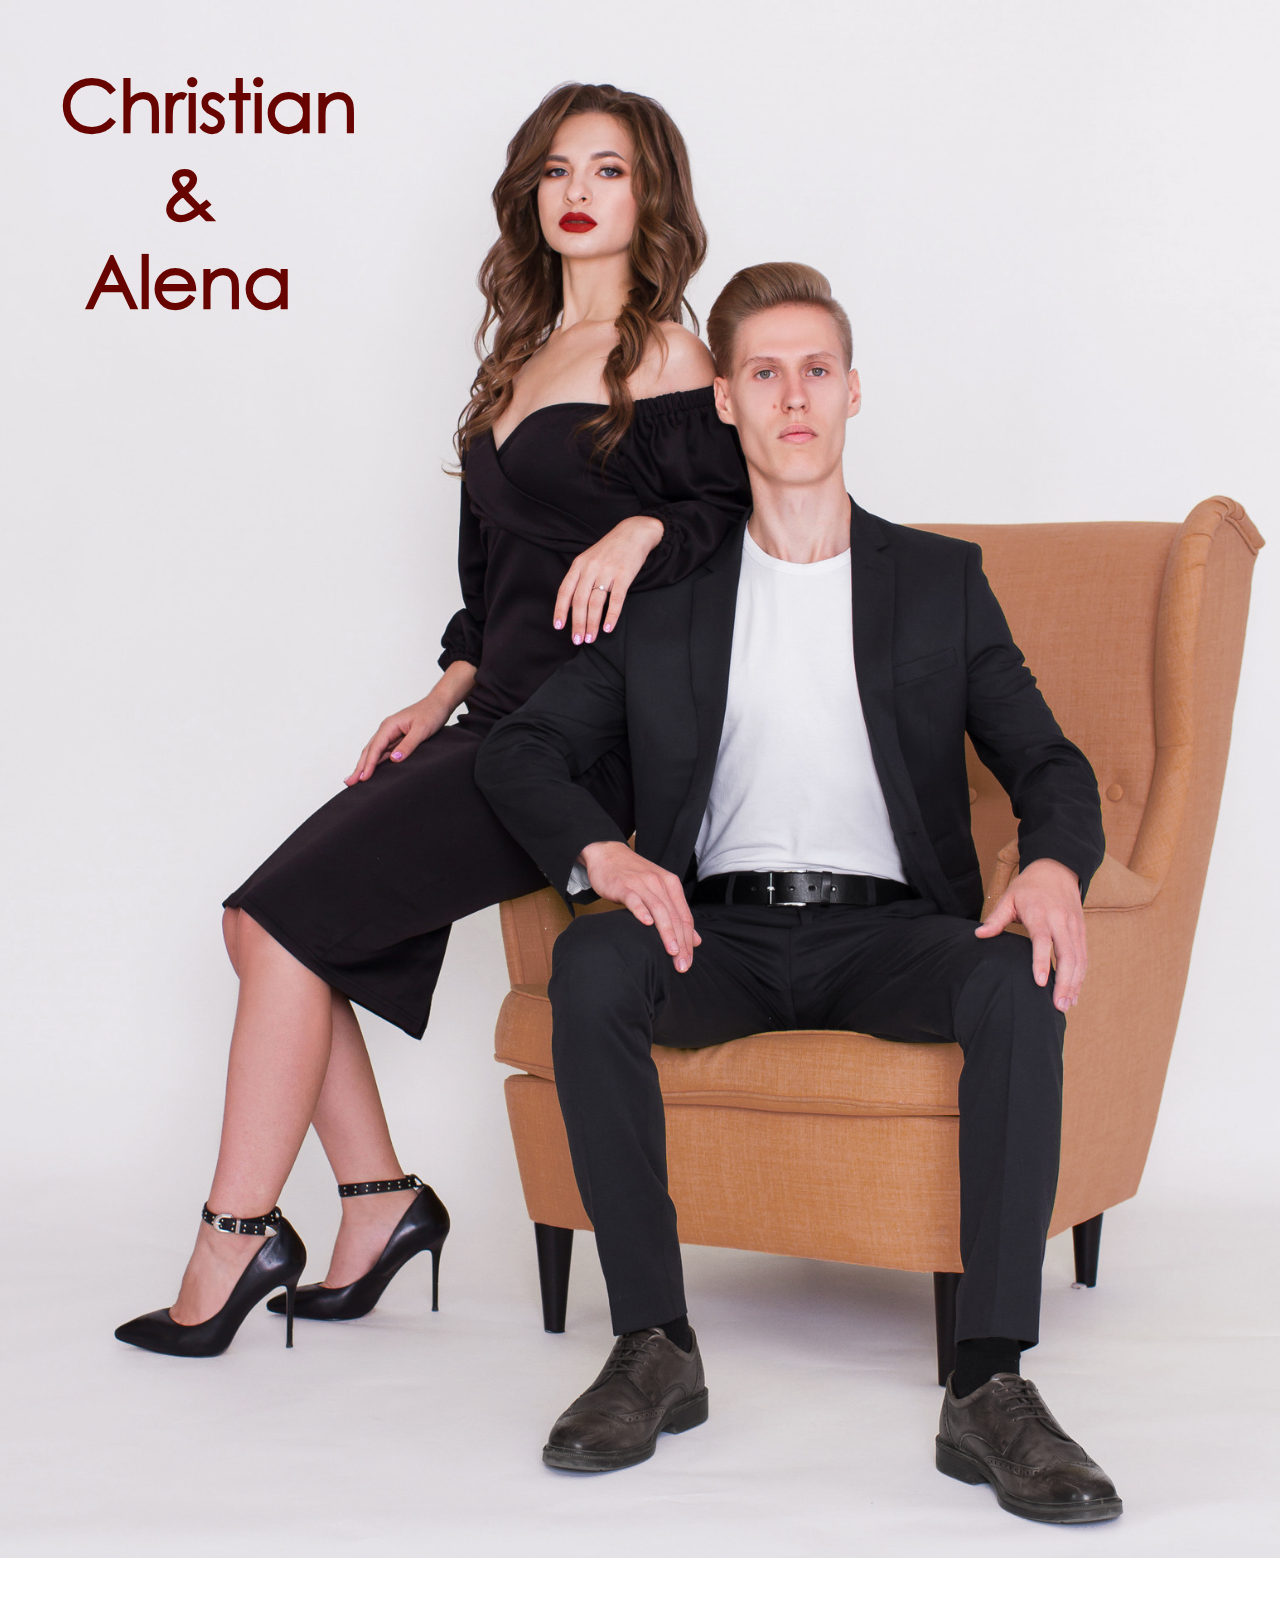
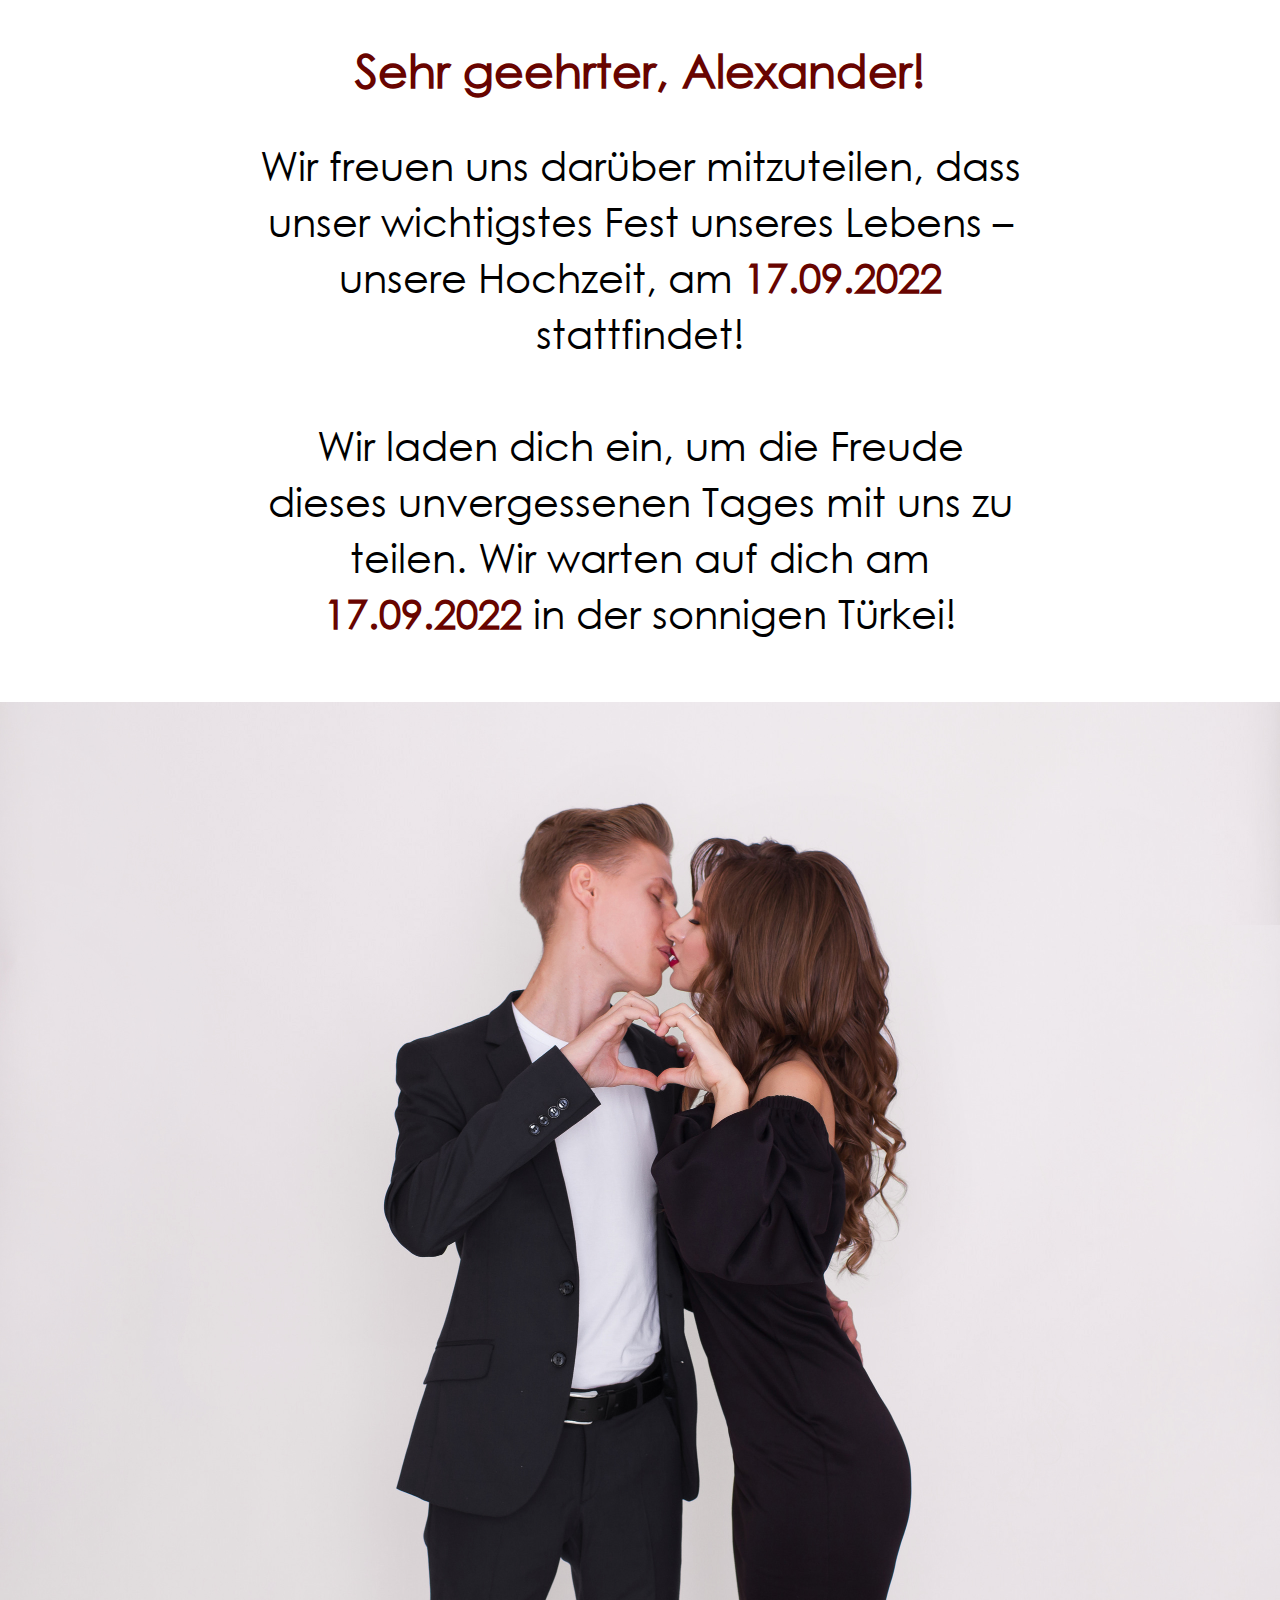
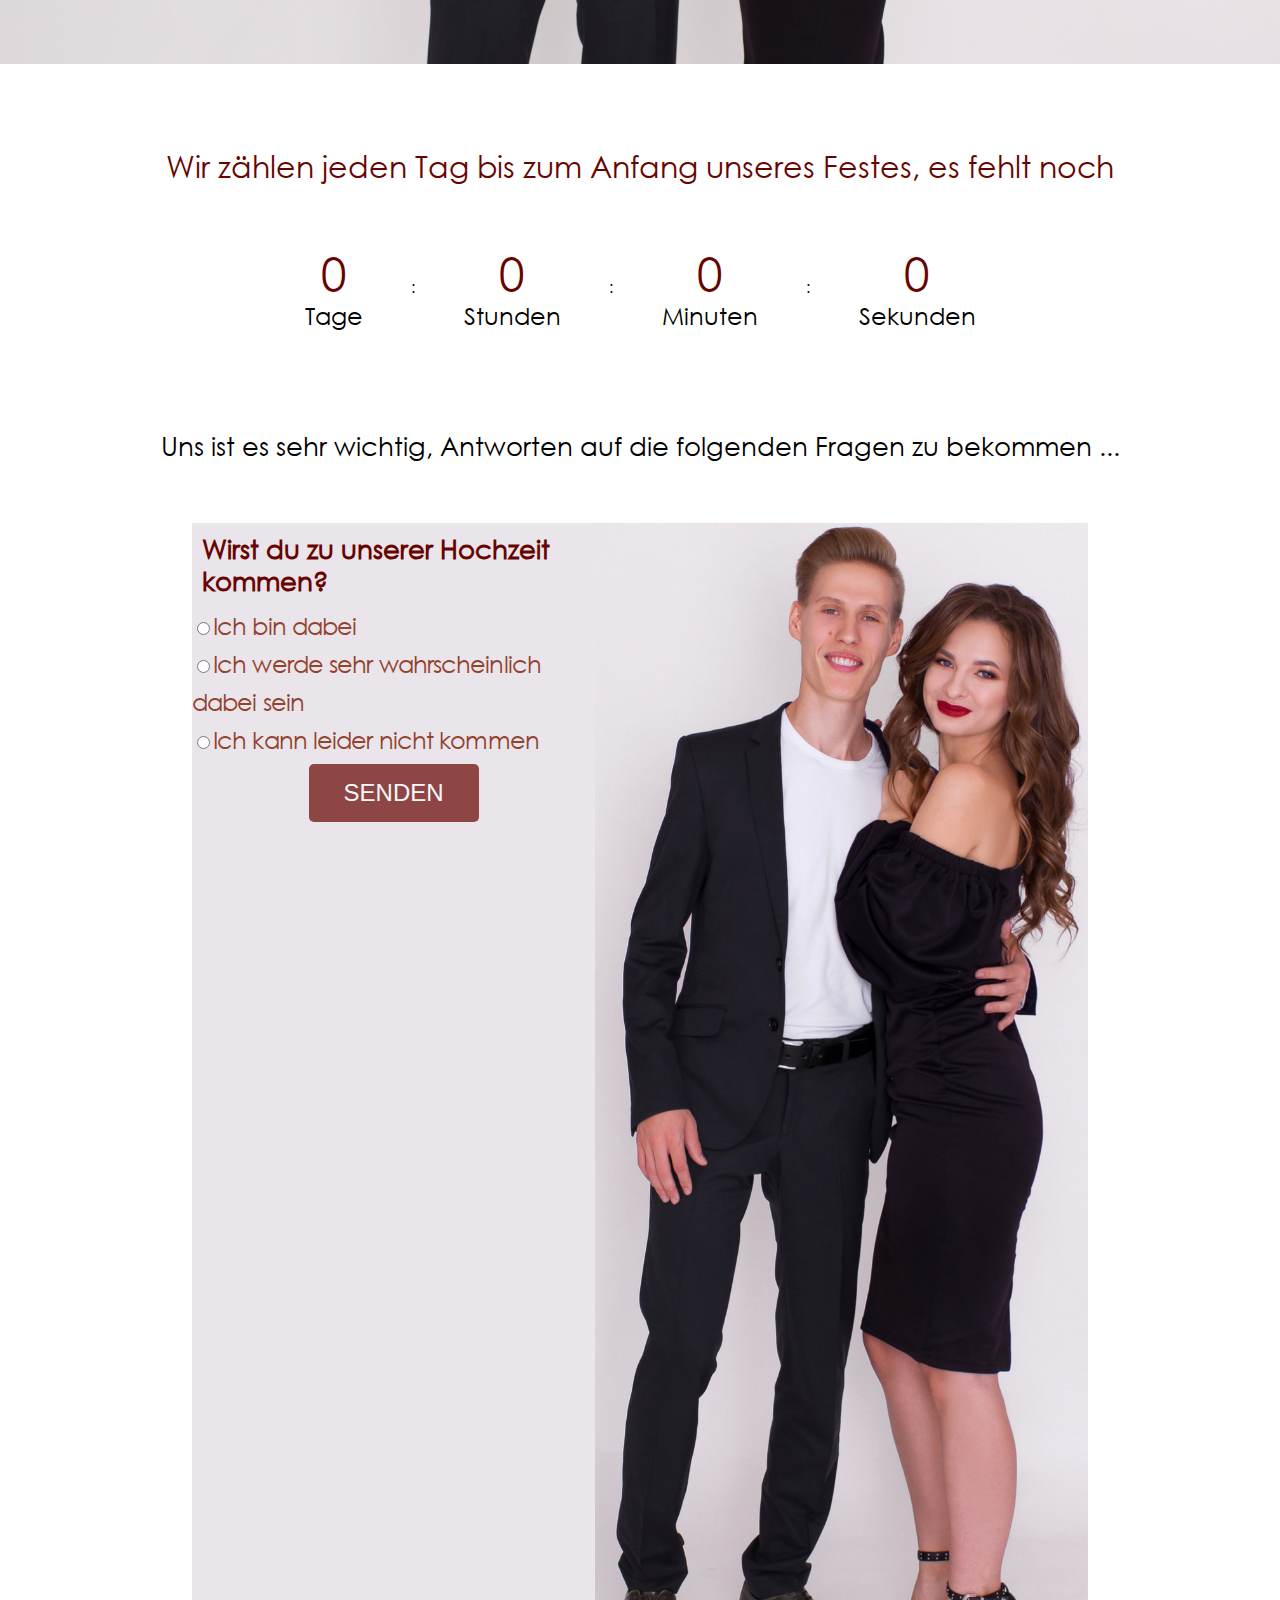
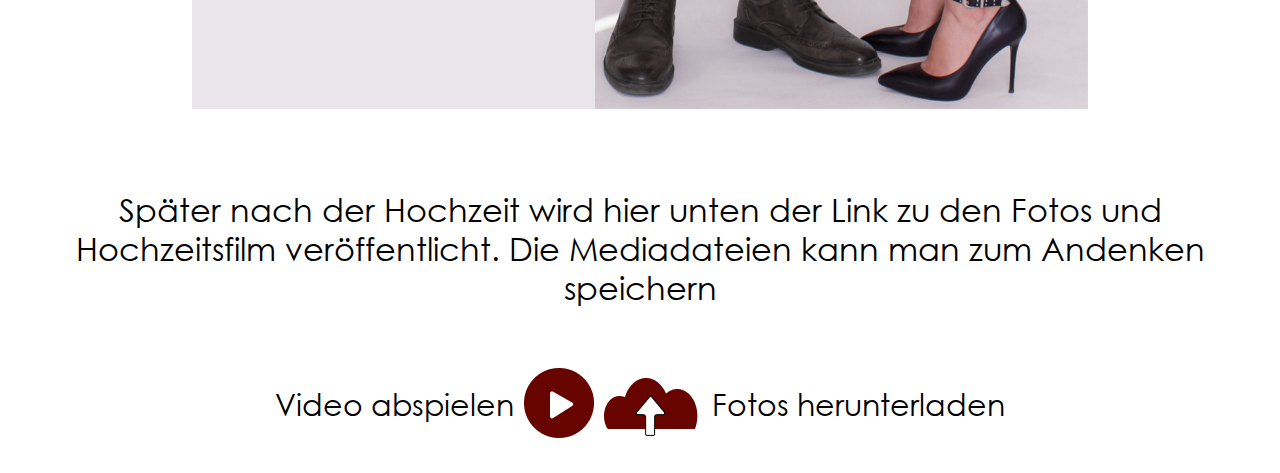
==== index.html @ 195e0124 "done" ====
<!DOCTYPE html>
<html lang="en">
<head>
	<meta charset="UTF-8">
	<meta name="viewport" content="width=device-width, initial-scale=1.0">
	<title>Einladung</title>
	<link rel="stylesheet" href="style.css?v=<?=rand(1,324234234)?>">
	<link rel="stylesheet" href="fonts.css">
	<style> 
		.form__choice, .form__decision {
			padding-left: 0;
		}
	</style>
</head>
<body>
	
<div class="wrapper">	 
	<div class = "section1">
		<h2>Christian & Alena</h2>
		<picture>
			<source srcset="images/foto1dt.jpg"  class="foto11">
		    <img src="images/foto1dt.jpg" alt="" class="foto11">
		</picture>
	</div>
	
	<h3 class= "invate-title">
	Sehr geehrter, Alexander!
	</h3>		

	<p class= "invate-text">Wir freuen uns darüber mitzuteilen, dass unser wichtigstes Fest unseres Lebens – unsere Hochzeit, am <span class = "words">17.09.2022</span> stattfindet!<br><br>

	Wir laden dich ein, um die Freude dieses unvergessenen Tages mit uns zu teilen.
	Wir warten auf dich am 
	<span class = "words">17.09.2022</span> in der sonnigen Türkei!</p>
	
	<picture>
		<source srcset="images/foto2mb.jpg"  class="foto2" media="(max-width: 426px)">
	    <img src="images/foto2dt.jpg" alt="" class="foto2">
	</picture>

	<p class = "timer-wait">Wir zählen jeden Tag bis zum Anfang unseres Festes, es fehlt noch</p>	

	<div class="timer">
		<div class="timer-numbers" id="timer">
			<div class = "timer-item">
				<span class="days">0</span>
				<span class="days-word">Tage</span>
			</div>
			<span>:</span>
			<div class = "timer-item">
				<span class="hours">0</span>
				<span class="days-word">Stunden</span>
			</div>
			<span>:</span>
			<div class = "timer-item">
				<span class="minutes">0</span>
				<span class="days-word">Minuten</span>
			</div>
			<span>:</span>
			<div class = "timer-item">
				<span class="seconds">0</span>
				<span class="days-word">Sekunden</span>
			</div>
		</div>
	</div>
    <p class = "text">Uns ist es sehr wichtig, Antworten auf die folgenden Fragen zu bekommen ...</p>
<div class = "main__form">
	<form action="invitede.php#form" method="POST" id ="form">

		<input type="text"  style="display: none;" value="<?=$default_firstname?>" class="form__name" name="firstname" placeholder="Введите полное имя">
		<input type="text" style="display: none;" value="<?=$default_lastname?>" class="form__name" name="lastname"  placeholder="Введите вашу фамилию">

	<div style = "width: 100%;">
		<h4>Wirst du zu unserer Hochzeit kommen?</h4>
		<label class="form__choice"><input type="radio"  class="form__decision" name="choice" value="Я прийду" >Ich bin dabei</label><br>	
		<label  class="form__choice"><input type="radio" class="form__decision" name="choice" value="Скорее всего буду">Ich werde sehr wahrscheinlich dabei sein</label><br>
		<label class="form__choice"><input type="radio" class="form__decision" name="choice" value="Не смогу прийти">Ich kann leider nicht kommen</label><br>
	</div>

		<div class = "wrapper-form">
			<div class= "guest_preferences">

				<h4>Als Getränke bevorzuge ich...</h4>
				<label class="form__choice"><input type="checkbox" name="drink[0]" value="1">Bier</label><br>
				<label class="form__choice"><input type="checkbox" name="drink[1]" value="1">weißen Wein</label><br>
				<label class="form__choice"><input type="checkbox" name="drink[2]" value="1">roten Wein</label><br>
				<label class="form__choice"><input type="checkbox" name="drink[3]" value="1">Sekt</label><br>
				<label class="form__choice"><input type="checkbox" name="drink[4]" value="1">Wodka</label><br>
				<label class="form__choice"><input type="checkbox" name="drink[5]" value="1">Kognak</label><br>
				<label class="form__choice"><input type="checkbox" name="drink[6]" value="1">alkoholfreie Getränke</label><br>

				<h4>Als Essen gefällt mir ...</h4>
				<label class="form__choice"><input type="checkbox" name="food[0]" value="1">Fleisch</label><br>
				<label class="form__choice"><input type="checkbox" name="food[1]" value="1">Meeresfrüchte</label><br>
				<label class="form__choice"><input type="checkbox" name="food[2]" value="1">Ich bin Vegetarianer</label><br>
				<label class="form__choice"><input type="checkbox" name="food[3]" value="1">Mir gefällt alles!</label><br>

				<textarea class= "food_comment" placeholder="Wenn du Allergie, irgendwelche Beschränkungen im Essen oder in Getränken oder einfach Wünsche zur Organisation hast, dann teile bitte uns diese hier mit." name ="food-comment"></textarea>
				</div>

			<h4>Ich komme ...</h4>
			<label class="form__choice"><input type="radio" class="form__choice_partner" name="partner" value="1">allein</label><br>
			<label class="form__choice"><input type="radio" class="form__choice_partner" name="partner" value="2">mit meinem Ehemann/Freund</label><br>
			<label class="form__choice"><input type="radio" class="form__choice_partner" name="partner" value="2">mit meiner Ehefrau/Freundin</label><br>

				<div class= "partner_preferences" style="display: none;"> 
						
						<input type="text"  style="display: none;" value="Partner" class="form__name" name="pfirstname" placeholder="Введите полное имя">
						<input type="text" style="display: none;" value="<?=$default_lastname?><?=$default_firstname?>" class="form__name" name="plastname"  placeholder="Введите вашу фамилию">

						<hr>
						<h4>Mein Partner/meine Partnerin trinkt...</h4>
						<label class="form__choice"><input type="checkbox" name="pdrink[0]" value="1">bier</label><br>
						<label class="form__choice"><input type="checkbox" name="pdrink[1]" value="1">weißen Wein</label><br>
						<label class="form__choice"><input type="checkbox" name="pdrink[2]" value="1">roten Wein</label><br>
						<label class="form__choice"><input type="checkbox" name="pdrink[3]" value="1">Sekt</label><br>
						<label class="form__choice"><input type="checkbox" name="pdrink[4]" value="1">Wodka</label><br>
						<label class="form__choice"><input type="checkbox" name="pdrink[5]" value="1">Kognak</label><br>
						<label class="form__choice"><input type="checkbox" name="pdrink[6]" value="1">alkoholfreie Getränke</label><br>

						<h4>Als Essen bevorzugt mein Partner/meine Partnerin...</h4>
						<label class="form__choice"><input type="checkbox" name="pfood[0]" value="1">Fleisch</label><br>
						<label class="form__choice"><input type="checkbox" name="pfood[1]" value="1">Meeresfrüchte</label><br>
						<label class="form__choice"><input type="checkbox" name="pfood[2]" value="1">Ich bin Vegetarianer </label><br>
						<label class="form__choice"><input type="checkbox" name="pfood[3]" value="1">Mir gefällt alles!</label><br>

						<textarea class= "food_comment" placeholder="Wenn dein Partner/deine Partnerin Allergie, irgendwelche Beschränkungen im Essen oder Getränke, oder einfach wünsche zur Organisation der Hochzeit hat, dann teile uns diese bitte hier mit" name ="pcommentFood"></textarea>
						<hr>
				</div>

			<h4><label><input type="checkbox" class="form__children" name="children" value="Да">Mit mir kommen auch die Kinder:</label></h4><br>
		
		
			<div class = "wrapper-form-children">
				<h6 class = "age">von 0 bis 5 Jahre</h6>
				<input type="text" class="form__name" name="child-baby" placeholder="Gib bitte Anzahl von Kindern ein"><br>
				<h6 class = "age">von 6 bis 13 Jahre</h6>
				<input type="text" class="form__name" name="child-medium" placeholder="Gib bitte Anzahl von Kindern ein"><br>
				<h6 class = "age">von 14 Jahre und älter </h6>
				<input type="text" class="form__name" name="child-teenager" placeholder="Gib bitte Anzahl von Kindern ein"><br>
			</div>	
		</div>
		
		<input type="submit" class="form__button" name="submit" value="SENDEN">
	
	</form>

	<img src="images/foto4dt.jpg" alt="Кристиан и Алена" class="foto3">
</div>


	<p class = "text-information">Später nach der Hochzeit wird hier unten der Link zu den Fotos und Hochzeitsfilm veröffentlicht. Die Mediadateien kann man zum Andenken speichern</p>
	<div class = "photoreport">
		<a class= "link" href="#">Video abspielen</a>
		<a class= "link" href="#"><img src="images/play1.png" alt="" class="play"></a>
		<a class= "link" href="#"><img src="images/load2.png" alt="" class="load"></a>
		<a class= "link" href="#">Fotos herunterladen</a>
	</div>
</div>
<script src="script.js"></script>
	
</body>
</html>
---- style.css ----
body {
	margin: 0;
	font-family: 'CenturyGothic', 'Times New Roman', sans-serif;
}

.wrapper {
	width: 70%;
	margin: 0 auto;
}

.section1 {
	position: relative;
}

.foto11, .foto2 {
	width: 100%;
	height: auto;
    margin-bottom: 80px;
}

.invate-title {
	font-size: 46px;
	margin: 0 auto 40px;
	color: #680400;
	text-align: center;
}

.invate-text {
	text-align: center;
	width: 60%;
	font-weight: 100;
	font-size: 40px;
	line-height: 56px;
	margin: 0 auto;
    margin-bottom: 60px;
}

.words {
	color: #680400;
	font-weight: bold;
}

.timer-wait {
	text-align: center;
	width: 80%;
	color: #680400;
	font-size: 30px;
	margin: 0 auto;
	margin-bottom: 60px;
}

.timer-numbers {
    display: flex;
    justify-content: space-evenly;
    align-items: center;
    width: 60%;
    margin: 0 auto;
    margin-bottom: 100px;
}

.timer-item {
	display: flex;
	flex-direction: column;
	align-items: center;	
}
.days, .hours, .minutes, .seconds {
	display: block;
	font-size: 46px;
	color: #680400;
}

.days-word {
	font-size: 24px;
}

.heart {
	width: 25px;
	height: 25px;
}

.text {
	width: 80%;
    margin: 0 auto;
    font-weight: 100;
	font-size: 26px;
	text-align: center;
	margin-bottom: 60px;
}

.main__form {
	display: flex;
	width: 70%;
	margin: 0 auto;
	align-items: start;
	/*align-items: center;*/
	margin-bottom: 80px;
	border: 1px solid white;
	background-color: #eae5eb;
}

#form {
	width: 45%;
    margin: 0 auto;
    display: flex;
    flex-direction: column;
    align-items: center;
    background-color: #eae5eb;
}

.wrapper-form {
	display: none;
}

.wrapper-form-children {
	display: none;
}

h2 {
    font-size: 72px;
    text-align: center;
	color: #680400;
	    position: absolute;
    left: 60px;
    top: 0;
    width: 20%;
}

h4 {
	font-size: 26px;
	font-weight: lighter;
	color: #680400;
	font-weight: bold;
	margin: 10px;
}

.form__choice, .form__decision {
	font-weight: 300;
	font-size: 24px;
	line-height: 38px;
	padding-left: 12%;
	color: #93422e;
	letter-spacing: -0.9px;
}

.food_comment {
	width: 100%;
	height: 130px;
	box-sizing: border-box;
	padding-top: 10px;
	border-radius: 5px;
	margin: 0 auto;
	border: none;
	overflow: hidden;
}

.form__name, .food_comment, .form__button {
	display: block;
	margin: 5px auto;
    text-align: center;
	font-size: 17px;
}

.form__name {
    width: 70%;
    height: 30px;
    border-radius: 5px;
    border: none;
}

.age {
	font-weight: 200;
	font-size: 24px;
	color: #93422e;
	text-align: center;
	margin: 0;
}

.form__button {
	opacity: 0.7;
    background-color: #680400;
	border-radius: 5px;
	text-transform: uppercase;
	font-size: 24px;
	font-weight: lighter;
	color: white;
	border: none;
	padding: 15px 35px;
	margin-bottom: 50px;
	transition: 1s;
}


.form__button:hover {
	opacity: 1;
	transition: 1s;
}

.foto3 {
	width: 55%;
	object-fit: contain;
	position: sticky;
    top: 0;
}

.text-information {
	width: 90%;
    margin: 0 auto;
    font-weight: 100;
	font-size: 32px;
	text-align: center;
	margin-bottom: 60px;
}

.link {
	text-decoration: none;
    font-size: 30px;
    line-height: 30px;
    color: black;
    text-align: center;
}

.photoreport {
	width: 90%;
	display: flex;
	justify-content: center;
	align-items: center;
	margin: 0 auto;
	margin-bottom: 30px;
	border: 1px solid white;
}

.play {
	margin: 0 10px;
}

.load {
	margin-right: 10px;
}

.errors, .check {
	display: block; 
	margin-left: 10px;
	font-size: 28px;
	margin-top: 10px;
}

.check {
	color: black; 
}

.errors {
	color: red; 	
}

.thanks {
	color: #7ea656; 
	font-weight: bold; 
	display: block; 
	margin: 10px auto;
	font-size: 28px;
}

@media(max-width: 1680px){
	.wrapper {
		width: 100%;
	}
}

@media(max-width: 1025px){

	h2 {
	    font-size: 50px;
	    width: 18%;	
	}

	.invate-title {
	    font-size: 34px;	
	}

	.invate-text {
	    font-size: 26px;
	    line-height: 40px;	
	}

	.timer-wait {
		font-size: 26px;
	}

	.text {
		font-size: 26px;	
	}

	.main__form {
		width: 80%;
	}

	.foto3 {
		width: 50%;
	}

	#form {
		width: 50%;
	}

	.form__choice, .form__decision {
		line-height: 35px;
	}

	.play {
		width: 50px;
		height: 50px;
	}
	.load {
	    width: 75px;
	    height: 51px;
	}

	.age {
	    font-size: 22px;
	    margin: 0;
	    line-height: 22px;
	}

	.text-information {
	    width: 80%;
	    font-size: 26px;
	}

	.link {
	    font-size: 24px;
	    line-height: 24px;
	}

	.errors, .thanks, .check {
		font-size: 26px;
	}
}

@media(max-width: 900px) {
	.timer-numbers {
		width: 80%;
	}

	.days, .hours, .minutes, .seconds {
    	font-size: 35px;
    }
}

@media(max-width: 769px) {
	h2 {
	    font-size: 40px;	
	}

	.invate-title {
	    font-size: 26px;	
	}

	.invate-text {
	    font-size: 24px;
	    line-height: 34px;	
	}

	.timer-wait, .text {
		font-size: 20px;
	}

	.timer-numbers {
	    width: 80%;
	}

	.days, .hours, .minutes, .seconds {
    	font-size: 32px;
    }

	.heart {
	    width: 15px;
	    height: 15px;
	}

	.main__form {
		width: 100%;
	}

	.foto3 {
		width: 50%;
	}

	#form {
		width: 50%;
	}

	.form__choice, .form__decision {
		line-height: 34px;
	}

	.food_comment {
    	height: 100px;
    }

	.play {
		width: 50px;
		height: 50px;
	}

	.load {
	    width: 75px;
	    height: 51px;
	}

	.age {
	    font-size: 20px;
	    line-height: 20px;
	}

	.text-information {
	    width: 80%;
	    font-size: 20px;
	}

	.link {
	    font-size: 18px;
	    line-height: 18px;
	}

	.play {
		width: 45px;
		height: 45px;
	}

	.load {
	    width: 68px;
	    height: 46px;
	}

	.errors, .thanks, .check  {
		font-size: 24px;
	}
}
 
@media(max-width: 651px) {
	.main__form {
		flex-direction: column;
    	width: 80%;
	}

	#form {
    	width: 100%;
	}

	.foto3 {
    	width: 100%;
	}

	.timer-numbers {
    	width: 85%;
	}
	h2 {
	    width: 100%;
	    left: 0;
		top: -40px;
	}

	.section1 {
		margin-top: 30px;
	}
	    
}

@media(max-width: 426px){
	h2 {
	    font-size: 28px;
	}

	.foto11, .foto2 {
        margin-bottom: 30px;
	}

	.invate-title {
	    font-size: 22px;	
	}

	.invate-text {
	    font-size: 20px;
	    line-height: 24px;
	    width: 80%;
	}

	.timer-wait, .text {
		font-size: 16px;
		margin-bottom: 30px;
		width: 90%;
	}

	.timer-numbers {
	    width: 90%;
	    margin-bottom: 30px;
	}

	.days, .hours, .minutes, .seconds {
    	font-size: 26px;
    }

    .days-word {
   	    font-size: 16px;
	}

	.heart {
	    width: 12px;
	    height: 12px;
	}

	.main__form {
		margin-bottom: 40px;
	}

	h4 {
		font-size: 20px;
	}

	.form__choice, .form__decision {
		font-size: 18px;
		line-height: 28px;
	}

	.form__name, .food_comment {
    	font-size: 14px;
	}

	.age {
	    font-size: 18px;
	    line-height: 18px;
	}

	.form__button {
	    font-size: 20px;
	    padding: 15px 25px;
	    margin-bottom: 30px;
	}

	.text-information {
	    width: 90%;
	    font-size: 16px;
	    margin-bottom: 40px;
	}

	.link {
	    font-size: 16px;
	    line-height: 16px;
	}

	.errors, .thanks, .check  {
		font-size: 18px;
	}
}

@media(max-width: 376px){
	
	.foto11, .foto2 {
		width: 100%;height: auto;
	    margin-bottom: 30px;
	}

	.invate-title {
		font-size: 20px;
		margin: 0 auto 20px;
	}

	.invate-text {
		width: 90%;
		font-size: 17px;
		line-height: 27px;
	    margin-bottom: 30px;
	}

	.timer-numbers {
	    margin-bottom: 40px;
	}

	.days, .hours, .minutes, .seconds {
		font-size: 24px;
	}

	.days-word {
		font-size: 14px;
	}

	.text {
		width: 90%;
	    margin: 0 auto;
	    margin-bottom: 20px;
	}

	h2 {
	    font-size: 26px;
	}

	.main__form {
       	width: 90%;
	}

	.form__choice, .form__decision {
		font-size: 20px;
		line-height: 28px;
	}

	.food_comment {
		width: 90%;
		margin: 0 auto;
	}

	.form__name, .food_comment, .form__button {
		margin: 5px auto;
	    font-size: 16px;
	}

	.form__name {
		width: 75%;
	}

	.age {
		font-size: 16px;
	}

	.form__button {
		font-size: 18px;
		margin: 20px;
	}

	.text-information {
		margin-bottom: 30px;
	}

	.photoreport {
		margin-bottom: 30px;
	}
}

@media(max-width: 320px) {
	
	h2 {
    	font-size: 24px;
	}

	.invate-title {
    	font-size: 18px;
    }

    .invate-text {
	    font-size: 16px;
	    line-height: 26px;
   }

   h4 {
   	    font-size: 17px;
   }

   .form__choice, .form__decision {
	    font-size: 18px;
	    line-height: 26px;
	}

	.form__name, .food_comment, .form__button {
	    margin: 0 auto;
	    font-size: 15px;
	}

	.form__button {
		margin: 20px;
	}
	
	.text-information, .link {
	    font-size: 14px;
	}

	.play {
	    width: 40px;
	    height: 40px;
	}

	.load {
	    width: 60px;
	    height: 41px;
	}

	.errors, .thanks, .check {
		font-size: 16px;
	}
}
---- fonts.css ----
/*! Generated by Font Squirrel (https://www.fontsquirrel.com) on October 15, 2021 */



@font-face {
    font-family: 'CenturyGothic';
    src: url('fonts/centurygothic.woff2') format('woff2'),
         url('fonts/centurygothic.woff') format('woff');
    font-weight: normal;
}
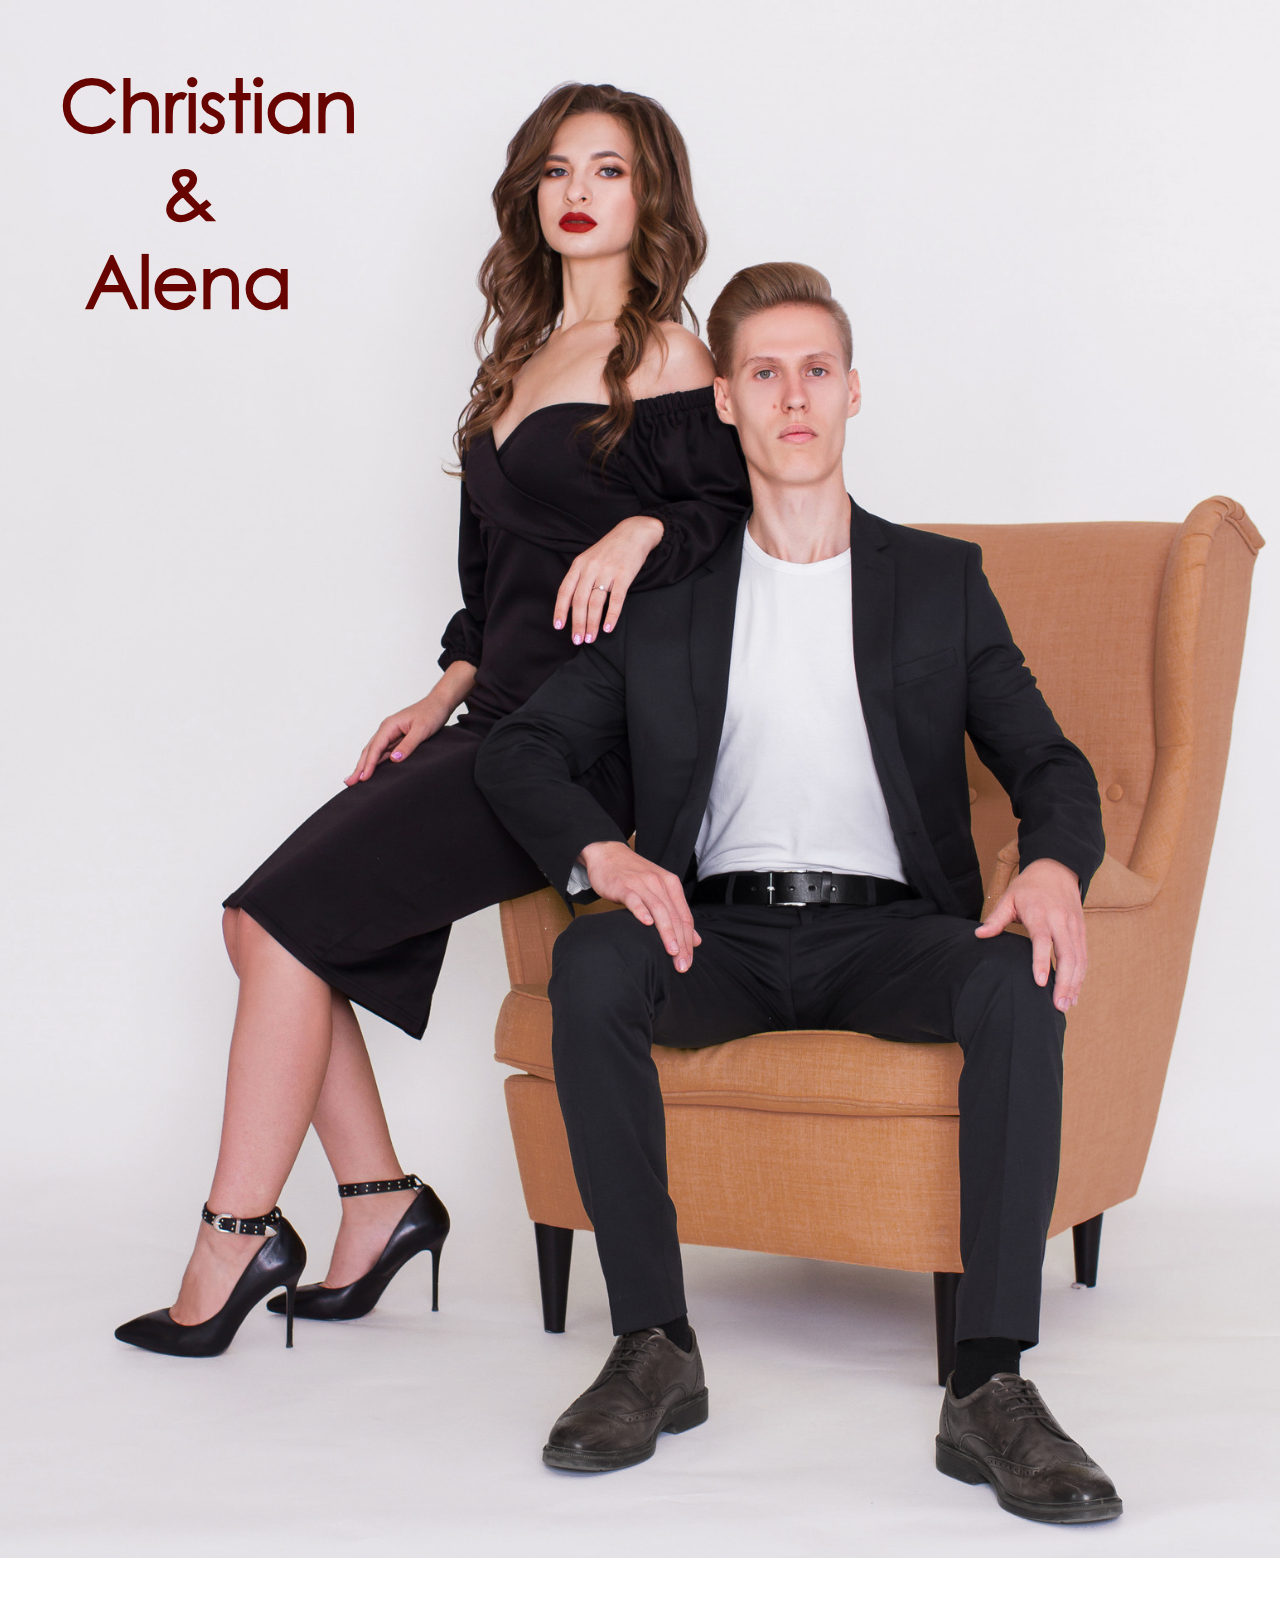
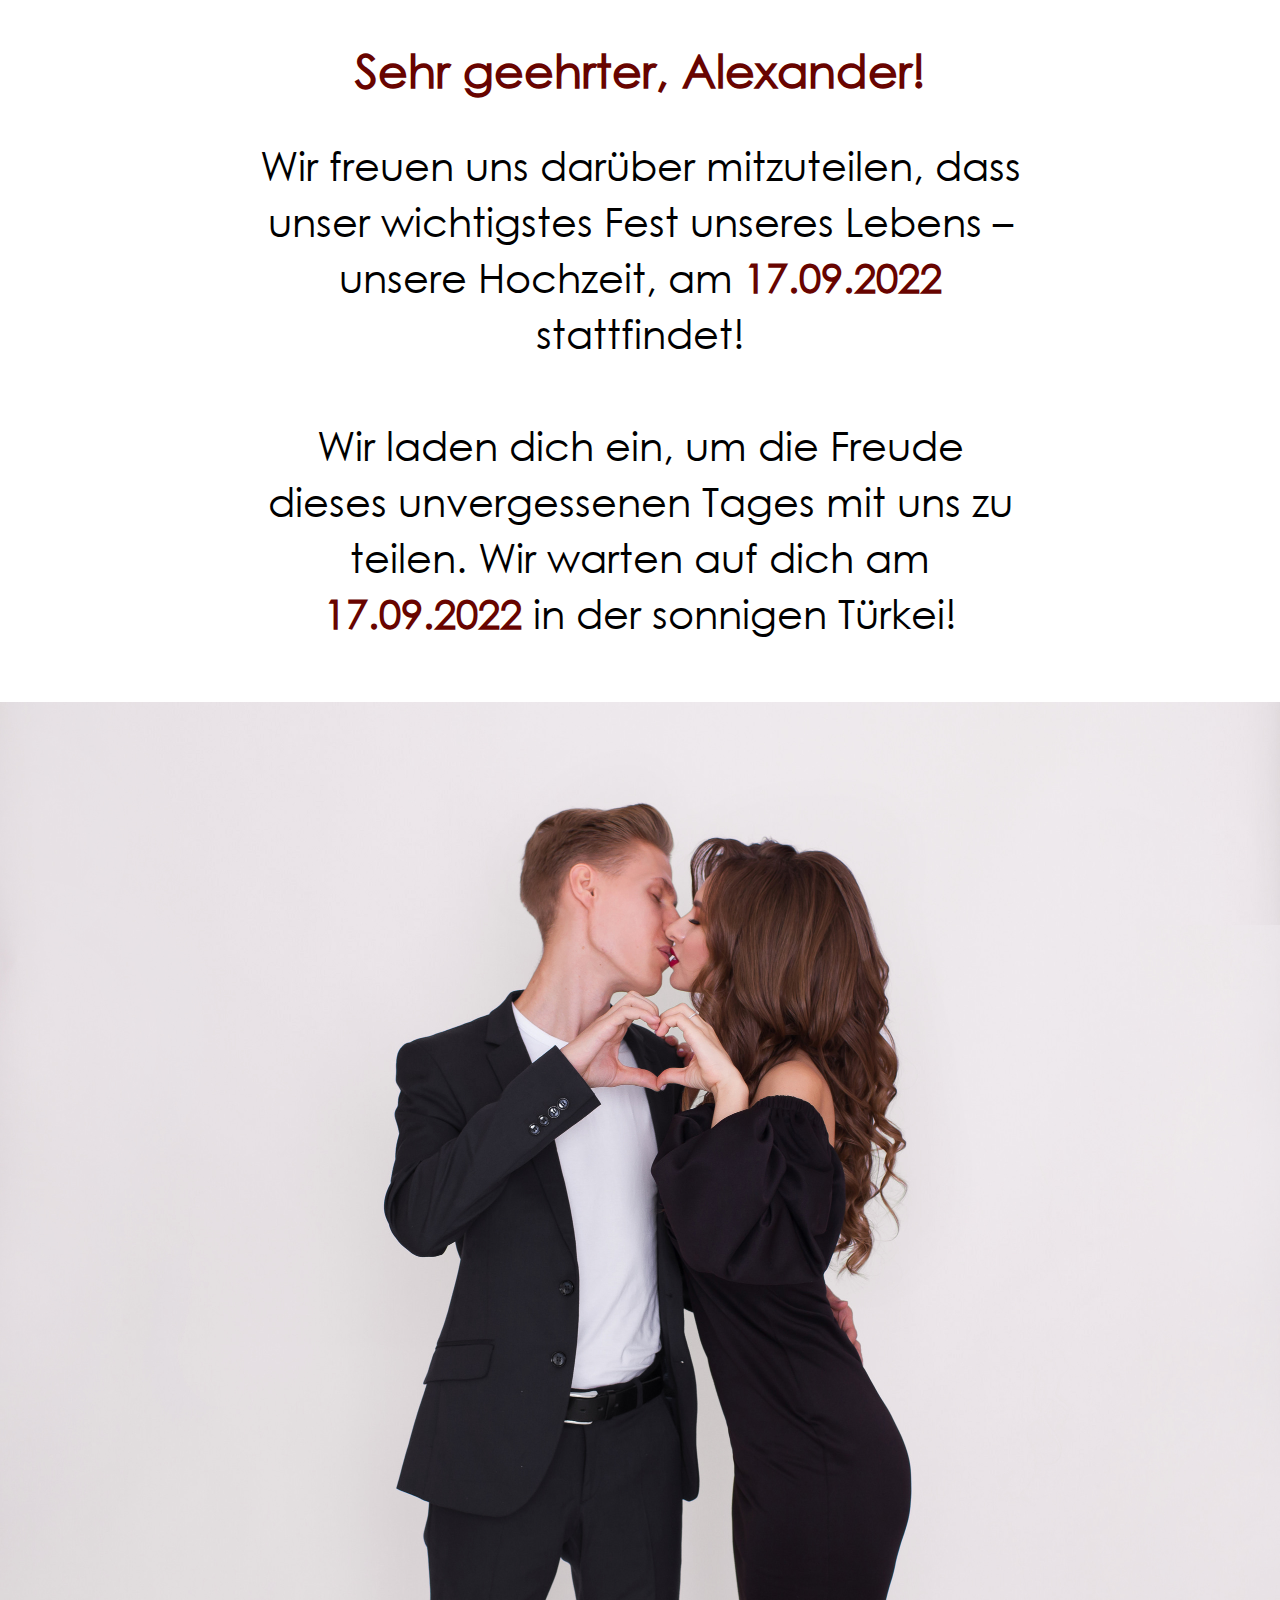
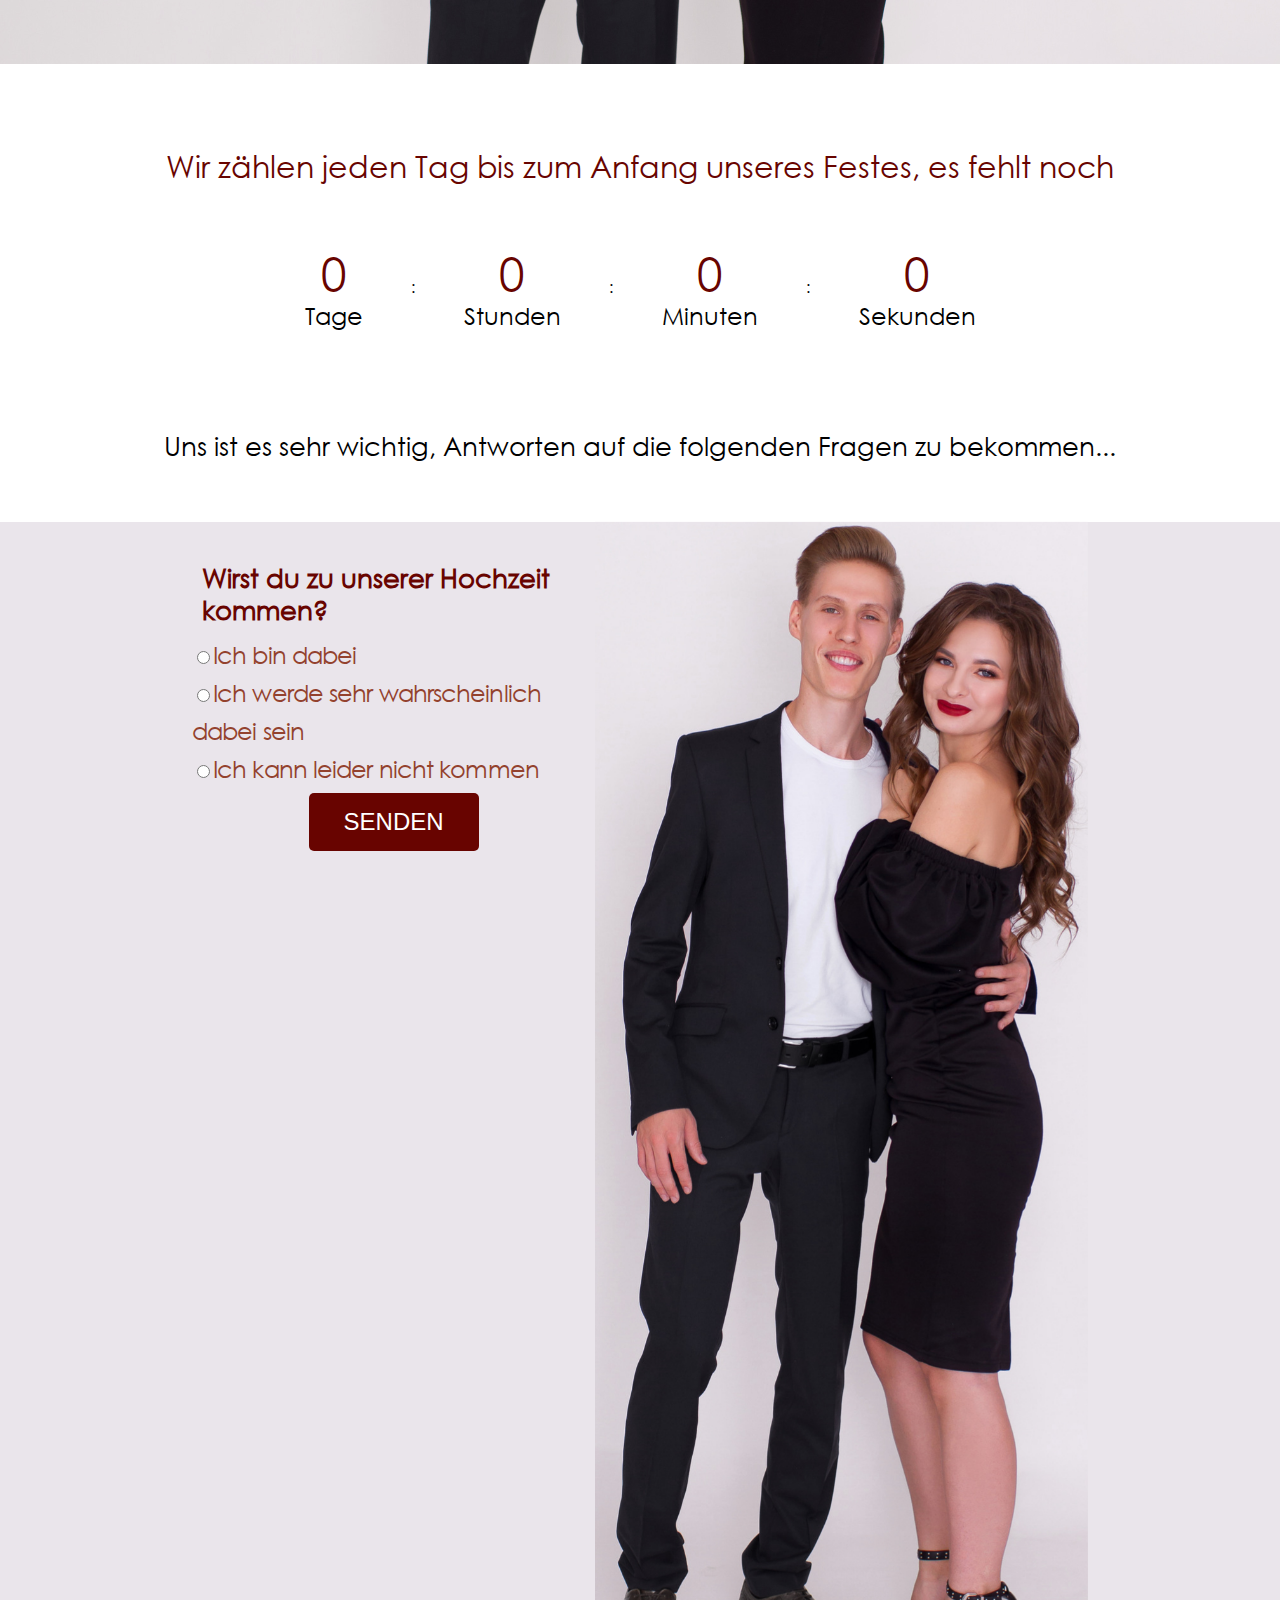
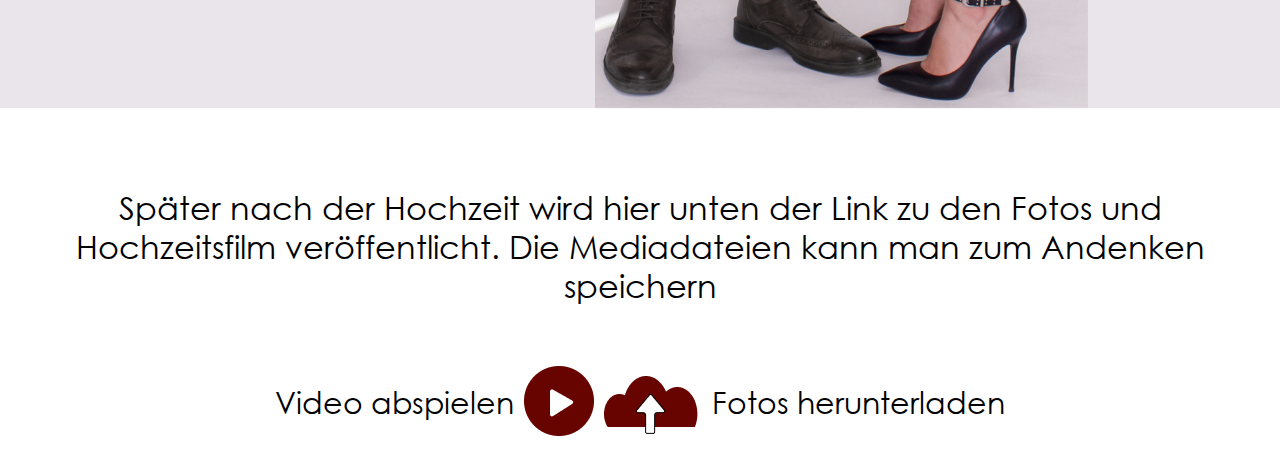
==== commit dcdc9e64: "Rename invitede.html to index.html" ====
--- a/index.html
+++ b/index.html
@@ -1,5 +1,5 @@
 <!DOCTYPE html>
-<html lang="en">
+<html lang="de">
 <head>
 	<meta charset="UTF-8">
 	<meta name="viewport" content="width=device-width, initial-scale=1.0">
@@ -63,91 +63,93 @@
 			</div>
 		</div>
 	</div>
-    <p class = "text">Uns ist es sehr wichtig, Antworten auf die folgenden Fragen zu bekommen ...</p>
-<div class = "main__form">
-	<form action="invitede.php#form" method="POST" id ="form">
+    <p class = "text">Uns ist es sehr wichtig, Antworten auf die folgenden Fragen zu bekommen...</p>
+<div class = "wrapper-main__form">
+	<div class = "main__form">
+		<form action="invitede.php#form" method="POST" id ="form">
 
-		<input type="text"  style="display: none;" value="<?=$default_firstname?>" class="form__name" name="firstname" placeholder="Введите полное имя">
-		<input type="text" style="display: none;" value="<?=$default_lastname?>" class="form__name" name="lastname"  placeholder="Введите вашу фамилию">
+			<input type="text"  style="display: none;" value="<?=$default_firstname?>" class="form__name" name="firstname" placeholder="Введите полное имя">
+			<input type="text" style="display: none;" value="<?=$default_lastname?>" class="form__name" name="lastname"  placeholder="Введите вашу фамилию">
 
-	<div style = "width: 100%;">
-		<h4>Wirst du zu unserer Hochzeit kommen?</h4>
-		<label class="form__choice"><input type="radio"  class="form__decision" name="choice" value="Я прийду" >Ich bin dabei</label><br>	
-		<label  class="form__choice"><input type="radio" class="form__decision" name="choice" value="Скорее всего буду">Ich werde sehr wahrscheinlich dabei sein</label><br>
-		<label class="form__choice"><input type="radio" class="form__decision" name="choice" value="Не смогу прийти">Ich kann leider nicht kommen</label><br>
+	<h4>Wirst du zu unserer Hochzeit kommen?</h4>
+		<div>
+			<label class="form__choice"><input type="radio"  class="form__decision" name="choice" value="Я прийду" >Ich bin dabei</label><br>	
+			<label  class="form__choice"><input type="radio" class="form__decision" name="choice" value="Скорее всего буду">Ich werde sehr wahrscheinlich dabei sein</label><br>
+			<label class="form__choice"><input type="radio" class="form__decision" name="choice" value="Не смогу прийти">Ich kann leider nicht kommen</label><br>
+		</div>
+
+			<div class = "wrapper-form">
+				<div class= "guest_preferences">
+
+					<h4>Als Getränke bevorzuge ich...</h4>
+					<label class="form__choice"><input type="checkbox" name="drink[0]" value="1">Bier</label><br>
+					<label class="form__choice"><input type="checkbox" name="drink[1]" value="1">weißen Wein</label><br>
+					<label class="form__choice"><input type="checkbox" name="drink[2]" value="1">roten Wein</label><br>
+					<label class="form__choice"><input type="checkbox" name="drink[3]" value="1">Sekt</label><br>
+					<label class="form__choice"><input type="checkbox" name="drink[4]" value="1">Wodka</label><br>
+					<label class="form__choice"><input type="checkbox" name="drink[5]" value="1">Kognak</label><br>
+					<label class="form__choice"><input type="checkbox" name="drink[6]" value="1">alkoholfreie Getränke</label><br>
+
+					<h4>Als Essen gefällt mir...</h4>
+					<label class="form__choice"><input type="checkbox" name="food[0]" value="1">Fleisch</label><br>
+					<label class="form__choice"><input type="checkbox" name="food[1]" value="1">Meeresfrüchte</label><br>
+					<label class="form__choice"><input type="checkbox" name="food[2]" value="1">Ich bin Vegetarianer</label><br>
+					<label class="form__choice"><input type="checkbox" name="food[3]" value="1">Mir gefällt alles!</label><br>
+
+					<textarea class= "food_comment" placeholder="Wenn du Allergie, irgendwelche Beschränkungen im Essen oder in Getränken oder einfach Wünsche zur Organisation hast, dann teile bitte uns diese hier mit." name ="food-comment"></textarea>
+					</div>
+
+				<h4>Ich komme...</h4>
+				<label class="form__choice"><input type="radio" class="form__choice_partner" name="partner" value="1">allein</label><br>
+				<label class="form__choice"><input type="radio" class="form__choice_partner" name="partner" value="2">mit meinem Ehemann/Freund</label><br>
+				<label class="form__choice"><input type="radio" class="form__choice_partner" name="partner" value="2">mit meiner Ehefrau/Freundin</label><br>
+
+					<div class= "partner_preferences" style="display: none;"> 
+							
+							<input type="text"  style="display: none;" value="Partner" class="form__name" name="pfirstname" placeholder="Введите полное имя">
+							<input type="text" style="display: none;" value="<?=$default_lastname?><?=$default_firstname?>" class="form__name" name="plastname"  placeholder="Введите вашу фамилию">
+							
+
+							<hr>
+							<h4>Mein Partner/meine Partnerin trinkt...</h4>
+							<label class="form__choice"><input type="checkbox" name="pdrink[0]" value="1">bier</label><br>
+							<label class="form__choice"><input type="checkbox" name="pdrink[1]" value="1">weißen Wein</label><br>
+							<label class="form__choice"><input type="checkbox" name="pdrink[2]" value="1">roten Wein</label><br>
+							<label class="form__choice"><input type="checkbox" name="pdrink[3]" value="1">Sekt</label><br>
+							<label class="form__choice"><input type="checkbox" name="pdrink[4]" value="1">Wodka</label><br>
+							<label class="form__choice"><input type="checkbox" name="pdrink[5]" value="1">Kognak</label><br>
+							<label class="form__choice"><input type="checkbox" name="pdrink[6]" value="1">alkoholfreie Getränke</label><br>
+
+							<h4>Als Essen bevorzugt mein Partner/meine Partnerin...</h4>
+							<label class="form__choice"><input type="checkbox" name="pfood[0]" value="1">Fleisch</label><br>
+							<label class="form__choice"><input type="checkbox" name="pfood[1]" value="1">Meeresfrüchte</label><br>
+							<label class="form__choice"><input type="checkbox" name="pfood[2]" value="1">Er/sie ist Vegetarianer/in </label><br>
+							<label class="form__choice"><input type="checkbox" name="pfood[3]" value="1">Meinem/er Partner/in gefällt alles!</label><br>
+
+							<textarea class= "food_comment" placeholder="Wenn dein Partner/deine Partnerin Allergie, irgendwelche Beschränkungen im Essen oder Getränke, oder einfach wünsche zur Organisation der Hochzeit hat, dann teile uns diese bitte hier mit" name ="pcommentFood"></textarea>
+							<hr>
+					</div>
+
+				<h4><label><input type="checkbox" class="form__children" name="children" value="Да">Mit mir kommen auch die Kinder:</label></h4><br>
+			
+			
+				<div class = "wrapper-form-children">
+					<h6 class = "age">von 0 bis 5 Jahre</h6>
+					<input type="text" class="form__name" name="child-baby" placeholder="Gib bitte Anzahl von Kindern ein"><br>
+					<h6 class = "age">von 6 bis 13 Jahre</h6>
+					<input type="text" class="form__name" name="child-medium" placeholder="Gib bitte Anzahl von Kindern ein"><br>
+					<h6 class = "age">von 14 Jahre und älter </h6>
+					<input type="text" class="form__name" name="child-teenager" placeholder="Gib bitte Anzahl von Kindern ein"><br>
+				</div>	
+			</div>
+			
+			<input type="submit" class="form__button" name="submit" value="SENDEN">
+		
+		</form>
+
+		<img src="images/foto4dt.jpg" alt="Кристиан и Алена" class="foto3">
 	</div>
-
-		<div class = "wrapper-form">
-			<div class= "guest_preferences">
-
-				<h4>Als Getränke bevorzuge ich...</h4>
-				<label class="form__choice"><input type="checkbox" name="drink[0]" value="1">Bier</label><br>
-				<label class="form__choice"><input type="checkbox" name="drink[1]" value="1">weißen Wein</label><br>
-				<label class="form__choice"><input type="checkbox" name="drink[2]" value="1">roten Wein</label><br>
-				<label class="form__choice"><input type="checkbox" name="drink[3]" value="1">Sekt</label><br>
-				<label class="form__choice"><input type="checkbox" name="drink[4]" value="1">Wodka</label><br>
-				<label class="form__choice"><input type="checkbox" name="drink[5]" value="1">Kognak</label><br>
-				<label class="form__choice"><input type="checkbox" name="drink[6]" value="1">alkoholfreie Getränke</label><br>
-
-				<h4>Als Essen gefällt mir ...</h4>
-				<label class="form__choice"><input type="checkbox" name="food[0]" value="1">Fleisch</label><br>
-				<label class="form__choice"><input type="checkbox" name="food[1]" value="1">Meeresfrüchte</label><br>
-				<label class="form__choice"><input type="checkbox" name="food[2]" value="1">Ich bin Vegetarianer</label><br>
-				<label class="form__choice"><input type="checkbox" name="food[3]" value="1">Mir gefällt alles!</label><br>
-
-				<textarea class= "food_comment" placeholder="Wenn du Allergie, irgendwelche Beschränkungen im Essen oder in Getränken oder einfach Wünsche zur Organisation hast, dann teile bitte uns diese hier mit." name ="food-comment"></textarea>
-				</div>
-
-			<h4>Ich komme ...</h4>
-			<label class="form__choice"><input type="radio" class="form__choice_partner" name="partner" value="1">allein</label><br>
-			<label class="form__choice"><input type="radio" class="form__choice_partner" name="partner" value="2">mit meinem Ehemann/Freund</label><br>
-			<label class="form__choice"><input type="radio" class="form__choice_partner" name="partner" value="2">mit meiner Ehefrau/Freundin</label><br>
-
-				<div class= "partner_preferences" style="display: none;"> 
-						
-						<input type="text"  style="display: none;" value="Partner" class="form__name" name="pfirstname" placeholder="Введите полное имя">
-						<input type="text" style="display: none;" value="<?=$default_lastname?><?=$default_firstname?>" class="form__name" name="plastname"  placeholder="Введите вашу фамилию">
-
-						<hr>
-						<h4>Mein Partner/meine Partnerin trinkt...</h4>
-						<label class="form__choice"><input type="checkbox" name="pdrink[0]" value="1">bier</label><br>
-						<label class="form__choice"><input type="checkbox" name="pdrink[1]" value="1">weißen Wein</label><br>
-						<label class="form__choice"><input type="checkbox" name="pdrink[2]" value="1">roten Wein</label><br>
-						<label class="form__choice"><input type="checkbox" name="pdrink[3]" value="1">Sekt</label><br>
-						<label class="form__choice"><input type="checkbox" name="pdrink[4]" value="1">Wodka</label><br>
-						<label class="form__choice"><input type="checkbox" name="pdrink[5]" value="1">Kognak</label><br>
-						<label class="form__choice"><input type="checkbox" name="pdrink[6]" value="1">alkoholfreie Getränke</label><br>
-
-						<h4>Als Essen bevorzugt mein Partner/meine Partnerin...</h4>
-						<label class="form__choice"><input type="checkbox" name="pfood[0]" value="1">Fleisch</label><br>
-						<label class="form__choice"><input type="checkbox" name="pfood[1]" value="1">Meeresfrüchte</label><br>
-						<label class="form__choice"><input type="checkbox" name="pfood[2]" value="1">Ich bin Vegetarianer </label><br>
-						<label class="form__choice"><input type="checkbox" name="pfood[3]" value="1">Mir gefällt alles!</label><br>
-
-						<textarea class= "food_comment" placeholder="Wenn dein Partner/deine Partnerin Allergie, irgendwelche Beschränkungen im Essen oder Getränke, oder einfach wünsche zur Organisation der Hochzeit hat, dann teile uns diese bitte hier mit" name ="pcommentFood"></textarea>
-						<hr>
-				</div>
-
-			<h4><label><input type="checkbox" class="form__children" name="children" value="Да">Mit mir kommen auch die Kinder:</label></h4><br>
-		
-		
-			<div class = "wrapper-form-children">
-				<h6 class = "age">von 0 bis 5 Jahre</h6>
-				<input type="text" class="form__name" name="child-baby" placeholder="Gib bitte Anzahl von Kindern ein"><br>
-				<h6 class = "age">von 6 bis 13 Jahre</h6>
-				<input type="text" class="form__name" name="child-medium" placeholder="Gib bitte Anzahl von Kindern ein"><br>
-				<h6 class = "age">von 14 Jahre und älter </h6>
-				<input type="text" class="form__name" name="child-teenager" placeholder="Gib bitte Anzahl von Kindern ein"><br>
-			</div>	
-		</div>
-		
-		<input type="submit" class="form__button" name="submit" value="SENDEN">
-	
-	</form>
-
-	<img src="images/foto4dt.jpg" alt="Кристиан и Алена" class="foto3">
 </div>
-
 
 	<p class = "text-information">Später nach der Hochzeit wird hier unten der Link zu den Fotos und Hochzeitsfilm veröffentlicht. Die Mediadateien kann man zum Andenken speichern</p>
 	<div class = "photoreport">
@@ -160,4 +162,4 @@
 <script src="script.js"></script>
 	
 </body>
-</html>+</html>
--- a/style.css
+++ b/style.css
@@ -87,6 +87,9 @@
 	margin-bottom: 60px;
 }
 
+.wrapper-main__form {
+	background-color: #eae5eb;
+}
 .main__form {
 	display: flex;
 	width: 70%;
@@ -94,7 +97,6 @@
 	align-items: start;
 	/*align-items: center;*/
 	margin-bottom: 80px;
-	border: 1px solid white;
 	background-color: #eae5eb;
 }
 
@@ -105,6 +107,7 @@
     flex-direction: column;
     align-items: center;
     background-color: #eae5eb;
+    padding-top: 30px;
 }
 
 .wrapper-form {
@@ -151,6 +154,7 @@
 	margin: 0 auto;
 	border: none;
 	overflow: hidden;
+	border: 2px solid #680400;
 }
 
 .form__name, .food_comment, .form__button {
@@ -176,7 +180,6 @@
 }
 
 .form__button {
-	opacity: 0.7;
     background-color: #680400;
 	border-radius: 5px;
 	text-transform: uppercase;
@@ -189,12 +192,6 @@
 	transition: 1s;
 }
 
-
-.form__button:hover {
-	opacity: 1;
-	transition: 1s;
-}
-
 .foto3 {
 	width: 55%;
 	object-fit: contain;
@@ -291,7 +288,7 @@
 	}
 
 	.main__form {
-		width: 80%;
+		width: 85%;
 	}
 
 	.foto3 {
@@ -304,6 +301,10 @@
 
 	.form__choice, .form__decision {
 		line-height: 35px;
+	}
+
+	.food_comment {
+		width: 90%;
 	}
 
 	.play {
@@ -357,7 +358,8 @@
 
 	.invate-text {
 	    font-size: 24px;
-	    line-height: 34px;	
+	    line-height: 34px;
+	    width: 70%;	
 	}
 
 	.timer-wait, .text {
@@ -387,15 +389,12 @@
 
 	#form {
 		width: 50%;
+		margin-left: 3%;
 	}
 
 	.form__choice, .form__decision {
 		line-height: 34px;
 	}
-
-	.food_comment {
-    	height: 100px;
-    }
 
 	.play {
 		width: 50px;
@@ -438,18 +437,7 @@
 }
  
 @media(max-width: 651px) {
-	.main__form {
-		flex-direction: column;
-    	width: 80%;
-	}
-
-	#form {
-    	width: 100%;
-	}
-
-	.foto3 {
-    	width: 100%;
-	}
+	
 
 	.timer-numbers {
     	width: 85%;
@@ -510,6 +498,19 @@
 	}
 
 	.main__form {
+		flex-direction: column;
+    }
+
+	#form {
+    	width: 100%;
+    	    margin-left: 0;
+	}
+
+	.foto3 {
+    	width: 100%;
+	}
+
+	.main__form {
 		margin-bottom: 40px;
 	}
 
@@ -550,6 +551,10 @@
 
 	.errors, .thanks, .check  {
 		font-size: 18px;
+	}
+
+	#form {
+		background-color: #ede8ee;
 	}
 }
 
@@ -594,10 +599,6 @@
 	    font-size: 26px;
 	}
 
-	.main__form {
-       	width: 90%;
-	}
-
 	.form__choice, .form__decision {
 		font-size: 20px;
 		line-height: 28px;
